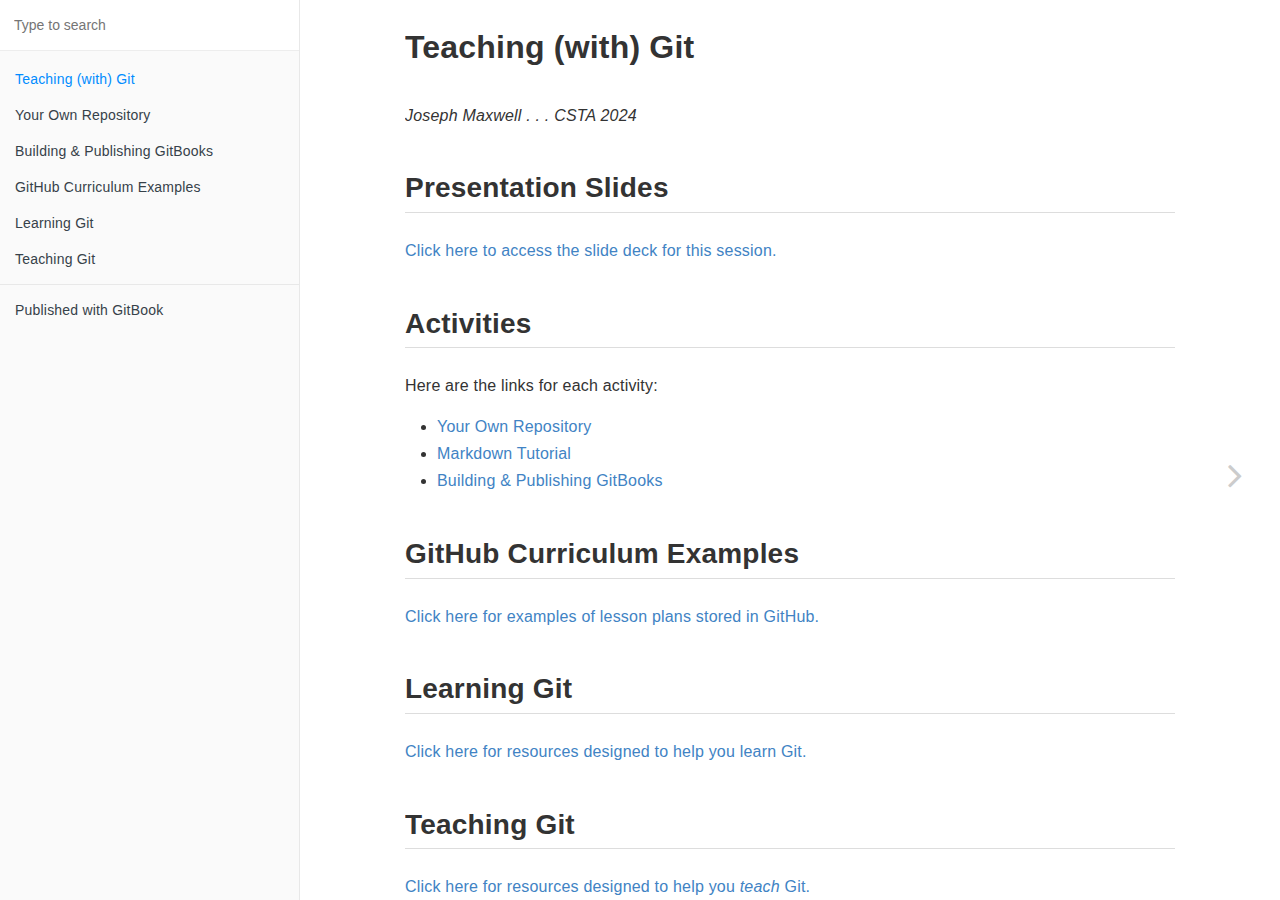
==== index.html @ dd917e14 "Update gitbook 2024-06-04 14:26:56" ====
<!DOCTYPE HTML>
<html lang="" >
    <head>
        <meta charset="UTF-8">
        <meta content="text/html; charset=utf-8" http-equiv="Content-Type">
        <title>Teaching (with) Git · Teaching (with) Git</title>
        <meta http-equiv="X-UA-Compatible" content="IE=edge" />
        <meta name="description" content="">
        <meta name="generator" content="GitBook 3.2.3">
        
        
        
    
    <link rel="stylesheet" href="gitbook/style.css">

    
            
                
                <link rel="stylesheet" href="gitbook/gitbook-plugin-highlight/website.css">
                
            
                
                <link rel="stylesheet" href="gitbook/gitbook-plugin-search/search.css">
                
            
                
                <link rel="stylesheet" href="gitbook/gitbook-plugin-fontsettings/website.css">
                
            
        

    

    
        
        <link rel="stylesheet" href="styles/website.css">
        
    
        
    
        
    
        
    
        
    
        
    

        
    
    
    <meta name="HandheldFriendly" content="true"/>
    <meta name="viewport" content="width=device-width, initial-scale=1, user-scalable=no">
    <meta name="apple-mobile-web-app-capable" content="yes">
    <meta name="apple-mobile-web-app-status-bar-style" content="black">
    <link rel="apple-touch-icon-precomposed" sizes="152x152" href="gitbook/images/apple-touch-icon-precomposed-152.png">
    <link rel="shortcut icon" href="gitbook/images/favicon.ico" type="image/x-icon">

    
    <link rel="next" href="YourOwnRepository.html" />
    
    

    </head>
    <body>
        
<div class="book">
    <div class="book-summary">
        
            
<div id="book-search-input" role="search">
    <input type="text" placeholder="Type to search" />
</div>

            
                <nav role="navigation">
                


<ul class="summary">
    
    

    

    
        
        
    
        <li class="chapter active" data-level="1.1" data-path="./">
            
                <a href="./">
            
                    
                    Teaching (with) Git
            
                </a>
            

            
        </li>
    
        <li class="chapter " data-level="1.2" data-path="YourOwnRepository.html">
            
                <a href="YourOwnRepository.html">
            
                    
                    Your Own Repository
            
                </a>
            

            
        </li>
    
        <li class="chapter " data-level="1.3" data-path="BuildingAndPublishingGitBooks.html">
            
                <a href="BuildingAndPublishingGitBooks.html">
            
                    
                    Building & Publishing GitBooks
            
                </a>
            

            
        </li>
    
        <li class="chapter " data-level="1.4" data-path="GitHubCurriculumExamples.html">
            
                <a href="GitHubCurriculumExamples.html">
            
                    
                    GitHub Curriculum Examples
            
                </a>
            

            
        </li>
    
        <li class="chapter " data-level="1.5" data-path="LearningGit.html">
            
                <a href="LearningGit.html">
            
                    
                    Learning Git
            
                </a>
            

            
        </li>
    
        <li class="chapter " data-level="1.6" data-path="TeachingGit.html">
            
                <a href="TeachingGit.html">
            
                    
                    Teaching Git
            
                </a>
            

            
        </li>
    

    

    <li class="divider"></li>

    <li>
        <a href="https://www.gitbook.com" target="blank" class="gitbook-link">
            Published with GitBook
        </a>
    </li>
</ul>


                </nav>
            
        
    </div>

    <div class="book-body">
        
            <div class="body-inner">
                
                    

<div class="book-header" role="navigation">
    

    <!-- Title -->
    <h1>
        <i class="fa fa-circle-o-notch fa-spin"></i>
        <a href="." >Teaching (with) Git</a>
    </h1>
</div>




                    <div class="page-wrapper" tabindex="-1" role="main">
                        <div class="page-inner">
                            
<div id="book-search-results">
    <div class="search-noresults">
    
                                <section class="normal markdown-section">
                                
                                <h1 id="teaching-with-git">Teaching (with) Git</h1>
<p><em>Joseph Maxwell . . . CSTA 2024</em></p>
<h2 id="presentation-slides">Presentation Slides</h2>
<p><a href="https://docs.google.com/presentation/d/1MptvHD1ItEi3oO5d4I2jX862irYrU5DvkjR7ordOz5M/edit?usp=sharing" target="_blank">Click here to access the slide deck for this session.</a></p>
<h2 id="activities">Activities</h2>
<p>Here are the links for each activity:</p>
<ul>
<li><a href="YourOwnRepository.html">Your Own Repository</a></li>
<li><a href="https://www.markdowntutorial.com/" target="_blank">Markdown Tutorial</a></li>
<li><a href="BuildingAndPublishingGitBooks.html">Building &amp; Publishing GitBooks</a></li>
</ul>
<h2 id="github-curriculum-examples">GitHub Curriculum Examples</h2>
<p><a href="GitHubCurriculumExamples.html">Click here for examples of lesson plans stored in GitHub.</a></p>
<h2 id="learning-git">Learning Git</h2>
<p><a href="LearningGit.html">Click here for resources designed to help you learn Git.</a></p>
<h2 id="teaching-git">Teaching Git</h2>
<p><a href="TeachingGit.html">Click here for resources designed to help you <em>teach</em> Git.</a></p>
<h2 id="connect">Connect</h2>
<p>Send an email to <a href="mailto:joseph.maxwell@hyland.com" target="_blank">joseph.maxwell@hyland.com</a>!</p>

                                
                                </section>
                            
    </div>
    <div class="search-results">
        <div class="has-results">
            
            <h1 class="search-results-title"><span class='search-results-count'></span> results matching "<span class='search-query'></span>"</h1>
            <ul class="search-results-list"></ul>
            
        </div>
        <div class="no-results">
            
            <h1 class="search-results-title">No results matching "<span class='search-query'></span>"</h1>
            
        </div>
    </div>
</div>

                        </div>
                    </div>
                
            </div>

            
                
                
                <a href="YourOwnRepository.html" class="navigation navigation-next navigation-unique" aria-label="Next page: Your Own Repository">
                    <i class="fa fa-angle-right"></i>
                </a>
                
            
        
    </div>

    <script>
        var gitbook = gitbook || [];
        gitbook.push(function() {
            gitbook.page.hasChanged({"page":{"title":"Teaching (with) Git","level":"1.1","depth":1,"next":{"title":"Your Own Repository","level":"1.2","depth":1,"path":"YourOwnRepository.md","ref":"YourOwnRepository.md","articles":[]},"dir":"ltr"},"config":{"plugins":[],"styles":{"website":"styles/website.css","pdf":"styles/pdf.css","epub":"styles/epub.css","mobi":"styles/mobi.css","ebook":"styles/ebook.css","print":"styles/print.css"},"pluginsConfig":{"highlight":{},"search":{},"lunr":{"maxIndexSize":1000000,"ignoreSpecialCharacters":false},"sharing":{"facebook":true,"twitter":true,"google":false,"weibo":false,"instapaper":false,"vk":false,"all":["facebook","google","twitter","weibo","instapaper"]},"fontsettings":{"theme":"white","family":"sans","size":2},"theme-default":{"styles":{"website":"styles/website.css","pdf":"styles/pdf.css","epub":"styles/epub.css","mobi":"styles/mobi.css","ebook":"styles/ebook.css","print":"styles/print.css"},"showLevel":false}},"theme":"default","pdf":{"pageNumbers":true,"fontSize":12,"fontFamily":"Arial","paperSize":"a4","chapterMark":"pagebreak","pageBreaksBefore":"/","margin":{"right":62,"left":62,"top":56,"bottom":56}},"structure":{"langs":"LANGS.md","readme":"README.md","glossary":"GLOSSARY.md","summary":"SUMMARY.md"},"variables":{},"title":"Teaching (with) Git","gitbook":"*"},"file":{"path":"README.md","mtime":"2024-06-04T14:26:26.495Z","type":"markdown"},"gitbook":{"version":"3.2.3","time":"2024-06-04T14:26:54.994Z"},"basePath":".","book":{"language":""}});
        });
    </script>
</div>

        
    <script src="gitbook/gitbook.js"></script>
    <script src="gitbook/theme.js"></script>
    
        
        <script src="gitbook/gitbook-plugin-search/search-engine.js"></script>
        
    
        
        <script src="gitbook/gitbook-plugin-search/search.js"></script>
        
    
        
        <script src="gitbook/gitbook-plugin-lunr/lunr.min.js"></script>
        
    
        
        <script src="gitbook/gitbook-plugin-lunr/search-lunr.js"></script>
        
    
        
        <script src="gitbook/gitbook-plugin-sharing/buttons.js"></script>
        
    
        
        <script src="gitbook/gitbook-plugin-fontsettings/fontsettings.js"></script>
        
    

    </body>
</html>
---- gitbook/gitbook-plugin-highlight/website.css ----
.book .book-body .page-wrapper .page-inner section.normal pre,
.book .book-body .page-wrapper .page-inner section.normal code {
  /* http://jmblog.github.com/color-themes-for-google-code-highlightjs */
  /* Tomorrow Comment */
  /* Tomorrow Red */
  /* Tomorrow Orange */
  /* Tomorrow Yellow */
  /* Tomorrow Green */
  /* Tomorrow Aqua */
  /* Tomorrow Blue */
  /* Tomorrow Purple */
}
.book .book-body .page-wrapper .page-inner section.normal pre .hljs-comment,
.book .book-body .page-wrapper .page-inner section.normal code .hljs-comment,
.book .book-body .page-wrapper .page-inner section.normal pre .hljs-title,
.book .book-body .page-wrapper .page-inner section.normal code .hljs-title {
  color: #8e908c;
}
.book .book-body .page-wrapper .page-inner section.normal pre .hljs-variable,
.book .book-body .page-wrapper .page-inner section.normal code .hljs-variable,
.book .book-body .page-wrapper .page-inner section.normal pre .hljs-attribute,
.book .book-body .page-wrapper .page-inner section.normal code .hljs-attribute,
.book .book-body .page-wrapper .page-inner section.normal pre .hljs-tag,
.book .book-body .page-wrapper .page-inner section.normal code .hljs-tag,
.book .book-body .page-wrapper .page-inner section.normal pre .hljs-regexp,
.book .book-body .page-wrapper .page-inner section.normal code .hljs-regexp,
.book .book-body .page-wrapper .page-inner section.normal pre .hljs-deletion,
.book .book-body .page-wrapper .page-inner section.normal code .hljs-deletion,
.book .book-body .page-wrapper .page-inner section.normal pre .ruby .hljs-constant,
.book .book-body .page-wrapper .page-inner section.normal code .ruby .hljs-constant,
.book .book-body .page-wrapper .page-inner section.normal pre .xml .hljs-tag .hljs-title,
.book .book-body .page-wrapper .page-inner section.normal code .xml .hljs-tag .hljs-title,
.book .book-body .page-wrapper .page-inner section.normal pre .xml .hljs-pi,
.book .book-body .page-wrapper .page-inner section.normal code .xml .hljs-pi,
.book .book-body .page-wrapper .page-inner section.normal pre .xml .hljs-doctype,
.book .book-body .page-wrapper .page-inner section.normal code .xml .hljs-doctype,
.book .book-body .page-wrapper .page-inner section.normal pre .html .hljs-doctype,
.book .book-body .page-wrapper .page-inner section.normal code .html .hljs-doctype,
.book .book-body .page-wrapper .page-inner section.normal pre .css .hljs-id,
.book .book-body .page-wrapper .page-inner section.normal code .css .hljs-id,
.book .book-body .page-wrapper .page-inner section.normal pre .css .hljs-class,
.book .book-body .page-wrapper .page-inner section.normal code .css .hljs-class,
.book .book-body .page-wrapper .page-inner section.normal pre .css .hljs-pseudo,
.book .book-body .page-wrapper .page-inner section.normal code .css .hljs-pseudo {
  color: #c82829;
}
.book .book-body .page-wrapper .page-inner section.normal pre .hljs-number,
.book .book-body .page-wrapper .page-inner section.normal code .hljs-number,
.book .book-body .page-wrapper .page-inner section.normal pre .hljs-preprocessor,
.book .book-body .page-wrapper .page-inner section.normal code .hljs-preprocessor,
.book .book-body .page-wrapper .page-inner section.normal pre .hljs-pragma,
.book .book-body .page-wrapper .page-inner section.normal code .hljs-pragma,
.book .book-body .page-wrapper .page-inner section.normal pre .hljs-built_in,
.book .book-body .page-wrapper .page-inner section.normal code .hljs-built_in,
.book .book-body .page-wrapper .page-inner section.normal pre .hljs-literal,
.book .book-body .page-wrapper .page-inner section.normal code .hljs-literal,
.book .book-body .page-wrapper .page-inner section.normal pre .hljs-params,
.book .book-body .page-wrapper .page-inner section.normal code .hljs-params,
.book .book-body .page-wrapper .page-inner section.normal pre .hljs-constant,
.book .book-body .page-wrapper .page-inner section.normal code .hljs-constant {
  color: #f5871f;
}
.book .book-body .page-wrapper .page-inner section.normal pre .ruby .hljs-class .hljs-title,
.book .book-body .page-wrapper .page-inner section.normal code .ruby .hljs-class .hljs-title,
.book .book-body .page-wrapper .page-inner section.normal pre .css .hljs-rules .hljs-attribute,
.book .book-body .page-wrapper .page-inner section.normal code .css .hljs-rules .hljs-attribute {
  color: #eab700;
}
.book .book-body .page-wrapper .page-inner section.normal pre .hljs-string,
.book .book-body .page-wrapper .page-inner section.normal code .hljs-string,
.book .book-body .page-wrapper .page-inner section.normal pre .hljs-value,
.book .book-body .page-wrapper .page-inner section.normal code .hljs-value,
.book .book-body .page-wrapper .page-inner section.normal pre .hljs-inheritance,
.book .book-body .page-wrapper .page-inner section.normal code .hljs-inheritance,
.book .book-body .page-wrapper .page-inner section.normal pre .hljs-header,
.book .book-body .page-wrapper .page-inner section.normal code .hljs-header,
.book .book-body .page-wrapper .page-inner section.normal pre .hljs-addition,
.book .book-body .page-wrapper .page-inner section.normal code .hljs-addition,
.book .book-body .page-wrapper .page-inner section.normal pre .ruby .hljs-symbol,
.book .book-body .page-wrapper .page-inner section.normal code .ruby .hljs-symbol,
.book .book-body .page-wrapper .page-inner section.normal pre .xml .hljs-cdata,
.book .book-body .page-wrapper .page-inner section.normal code .xml .hljs-cdata {
  color: #718c00;
}
.book .book-body .page-wrapper .page-inner section.normal pre .css .hljs-hexcolor,
.book .book-body .page-wrapper .page-inner section.normal code .css .hljs-hexcolor {
  color: #3e999f;
}
.book .book-body .page-wrapper .page-inner section.normal pre .hljs-function,
.book .book-body .page-wrapper .page-inner section.normal code .hljs-function,
.book .book-body .page-wrapper .page-inner section.normal pre .python .hljs-decorator,
.book .book-body .page-wrapper .page-inner section.normal code .python .hljs-decorator,
.book .book-body .page-wrapper .page-inner section.normal pre .python .hljs-title,
.book .book-body .page-wrapper .page-inner section.normal code .python .hljs-title,
.book .book-body .page-wrapper .page-inner section.normal pre .ruby .hljs-function .hljs-title,
.book .book-body .page-wrapper .page-inner section.normal code .ruby .hljs-function .hljs-title,
.book .book-body .page-wrapper .page-inner section.normal pre .ruby .hljs-title .hljs-keyword,
.book .book-body .page-wrapper .page-inner section.normal code .ruby .hljs-title .hljs-keyword,
.book .book-body .page-wrapper .page-inner section.normal pre .perl .hljs-sub,
.book .book-body .page-wrapper .page-inner section.normal code .perl .hljs-sub,
.book .book-body .page-wrapper .page-inner section.normal pre .javascript .hljs-title,
.book .book-body .page-wrapper .page-inner section.normal code .javascript .hljs-title,
.book .book-body .page-wrapper .page-inner section.normal pre .coffeescript .hljs-title,
.book .book-body .page-wrapper .page-inner section.normal code .coffeescript .hljs-title {
  color: #4271ae;
}
.book .book-body .page-wrapper .page-inner section.normal pre .hljs-keyword,
.book .book-body .page-wrapper .page-inner section.normal code .hljs-keyword,
.book .book-body .page-wrapper .page-inner section.normal pre .javascript .hljs-function,
.book .book-body .page-wrapper .page-inner section.normal code .javascript .hljs-function {
  color: #8959a8;
}
.book .book-body .page-wrapper .page-inner section.normal pre .hljs,
.book .book-body .page-wrapper .page-inner section.normal code .hljs {
  display: block;
  background: white;
  color: #4d4d4c;
  padding: 0.5em;
}
.book .book-body .page-wrapper .page-inner section.normal pre .coffeescript .javascript,
.book .book-body .page-wrapper .page-inner section.normal code .coffeescript .javascript,
.book .book-body .page-wrapper .page-inner section.normal pre .javascript .xml,
.book .book-body .page-wrapper .page-inner section.normal code .javascript .xml,
.book .book-body .page-wrapper .page-inner section.normal pre .tex .hljs-formula,
.book .book-body .page-wrapper .page-inner section.normal code .tex .hljs-formula,
.book .book-body .page-wrapper .page-inner section.normal pre .xml .javascript,
.book .book-body .page-wrapper .page-inner section.normal code .xml .javascript,
.book .book-body .page-wrapper .page-inner section.normal pre .xml .vbscript,
.book .book-body .page-wrapper .page-inner section.normal code .xml .vbscript,
.book .book-body .page-wrapper .page-inner section.normal pre .xml .css,
.book .book-body .page-wrapper .page-inner section.normal code .xml .css,
.book .book-body .page-wrapper .page-inner section.normal pre .xml .hljs-cdata,
.book .book-body .page-wrapper .page-inner section.normal code .xml .hljs-cdata {
  opacity: 0.5;
}
.book.color-theme-1 .book-body .page-wrapper .page-inner section.normal pre,
.book.color-theme-1 .book-body .page-wrapper .page-inner section.normal code {
  /*

Orginal Style from ethanschoonover.com/solarized (c) Jeremy Hull <sourdrums@gmail.com>

*/
  /* Solarized Green */
  /* Solarized Cyan */
  /* Solarized Blue */
  /* Solarized Yellow */
  /* Solarized Orange */
  /* Solarized Red */
  /* Solarized Violet */
}
.book.color-theme-1 .book-body .page-wrapper .page-inner section.normal pre .hljs,
.book.color-theme-1 .book-body .page-wrapper .page-inner section.normal code .hljs {
  display: block;
  padding: 0.5em;
  background: #fdf6e3;
  color: #657b83;
}
.book.color-theme-1 .book-body .page-wrapper .page-inner section.normal pre .hljs-comment,
.book.color-theme-1 .book-body .page-wrapper .page-inner section.normal code .hljs-comment,
.book.color-theme-1 .book-body .page-wrapper .page-inner section.normal pre .hljs-template_comment,
.book.color-theme-1 .book-body .page-wrapper .page-inner section.normal code .hljs-template_comment,
.book.color-theme-1 .book-body .page-wrapper .page-inner section.normal pre .diff .hljs-header,
.book.color-theme-1 .book-body .page-wrapper .page-inner section.normal code .diff .hljs-header,
.book.color-theme-1 .book-body .page-wrapper .page-inner section.normal pre .hljs-doctype,
.book.color-theme-1 .book-body .page-wrapper .page-inner section.normal code .hljs-doctype,
.book.color-theme-1 .book-body .page-wrapper .page-inner section.normal pre .hljs-pi,
.book.color-theme-1 .book-body .page-wrapper .page-inner section.normal code .hljs-pi,
.book.color-theme-1 .book-body .page-wrapper .page-inner section.normal pre .lisp .hljs-string,
.book.color-theme-1 .book-body .page-wrapper .page-inner section.normal code .lisp .hljs-string,
.book.color-theme-1 .book-body .page-wrapper .page-inner section.normal pre .hljs-javadoc,
.book.color-theme-1 .book-body .page-wrapper .page-inner section.normal code .hljs-javadoc {
  color: #93a1a1;
}
.book.color-theme-1 .book-body .page-wrapper .page-inner section.normal pre .hljs-keyword,
.book.color-theme-1 .book-body .page-wrapper .page-inner section.normal code .hljs-keyword,
.book.color-theme-1 .book-body .page-wrapper .page-inner section.normal pre .hljs-winutils,
.book.color-theme-1 .book-body .page-wrapper .page-inner section.normal code .hljs-winutils,
.book.color-theme-1 .book-body .page-wrapper .page-inner section.normal pre .method,
.book.color-theme-1 .book-body .page-wrapper .page-inner section.normal code .method,
.book.color-theme-1 .book-body .page-wrapper .page-inner section.normal pre .hljs-addition,
.book.color-theme-1 .book-body .page-wrapper .page-inner section.normal code .hljs-addition,
.book.color-theme-1 .book-body .page-wrapper .page-inner section.normal pre .css .hljs-tag,
.book.color-theme-1 .book-body .page-wrapper .page-inner section.normal code .css .hljs-tag,
.book.color-theme-1 .book-body .page-wrapper .page-inner section.normal pre .hljs-request,
.book.color-theme-1 .book-body .page-wrapper .page-inner section.normal code .hljs-request,
.book.color-theme-1 .book-body .page-wrapper .page-inner section.normal pre .hljs-status,
.book.color-theme-1 .book-body .page-wrapper .page-inner section.normal code .hljs-status,
.book.color-theme-1 .book-body .page-wrapper .page-inner section.normal pre .nginx .hljs-title,
.book.color-theme-1 .book-body .page-wrapper .page-inner section.normal code .nginx .hljs-title {
  color: #859900;
}
.book.color-theme-1 .book-body .page-wrapper .page-inner section.normal pre .hljs-number,
.book.color-theme-1 .book-body .page-wrapper .page-inner section.normal code .hljs-number,
.book.color-theme-1 .book-body .page-wrapper .page-inner section.normal pre .hljs-command,
.book.color-theme-1 .book-body .page-wrapper .page-inner section.normal code .hljs-command,
.book.color-theme-1 .book-body .page-wrapper .page-inner section.normal pre .hljs-string,
.book.color-theme-1 .book-body .page-wrapper .page-inner section.normal code .hljs-string,
.book.color-theme-1 .book-body .page-wrapper .page-inner section.normal pre .hljs-tag .hljs-value,
.book.color-theme-1 .book-body .page-wrapper .page-inner section.normal code .hljs-tag .hljs-value,
.book.color-theme-1 .book-body .page-wrapper .page-inner section.normal pre .hljs-rules .hljs-value,
.book.color-theme-1 .book-body .page-wrapper .page-inner section.normal code .hljs-rules .hljs-value,
.book.color-theme-1 .book-body .page-wrapper .page-inner section.normal pre .hljs-phpdoc,
.book.color-theme-1 .book-body .page-wrapper .page-inner section.normal code .hljs-phpdoc,
.book.color-theme-1 .book-body .page-wrapper .page-inner section.normal pre .tex .hljs-formula,
.book.color-theme-1 .book-body .page-wrapper .page-inner section.normal code .tex .hljs-formula,
.book.color-theme-1 .book-body .page-wrapper .page-inner section.normal pre .hljs-regexp,
.book.color-theme-1 .book-body .page-wrapper .page-inner section.normal code .hljs-regexp,
.book.color-theme-1 .book-body .page-wrapper .page-inner section.normal pre .hljs-hexcolor,
.book.color-theme-1 .book-body .page-wrapper .page-inner section.normal code .hljs-hexcolor,
.book.color-theme-1 .book-body .page-wrapper .page-inner section.normal pre .hljs-link_url,
.book.color-theme-1 .book-body .page-wrapper .page-inner section.normal code .hljs-link_url {
  color: #2aa198;
}
.book.color-theme-1 .book-body .page-wrapper .page-inner section.normal pre .hljs-title,
.book.color-theme-1 .book-body .page-wrapper .page-inner section.normal code .hljs-title,
.book.color-theme-1 .book-body .page-wrapper .page-inner section.normal pre .hljs-localvars,
.book.color-theme-1 .book-body .page-wrapper .page-inner section.normal code .hljs-localvars,
.book.color-theme-1 .book-body .page-wrapper .page-inner section.normal pre .hljs-chunk,
.book.color-theme-1 .book-body .page-wrapper .page-inner section.normal code .hljs-chunk,
.book.color-theme-1 .book-body .page-wrapper .page-inner section.normal pre .hljs-decorator,
.book.color-theme-1 .book-body .page-wrapper .page-inner section.normal code .hljs-decorator,
.book.color-theme-1 .book-body .page-wrapper .page-inner section.normal pre .hljs-built_in,
.book.color-theme-1 .book-body .page-wrapper .page-inner section.normal code .hljs-built_in,
.book.color-theme-1 .book-body .page-wrapper .page-inner section.normal pre .hljs-identifier,
.book.color-theme-1 .book-body .page-wrapper .page-inner section.normal code .hljs-identifier,
.book.color-theme-1 .book-body .page-wrapper .page-inner section.normal pre .vhdl .hljs-literal,
.book.color-theme-1 .book-body .page-wrapper .page-inner section.normal code .vhdl .hljs-literal,
.book.color-theme-1 .book-body .page-wrapper .page-inner section.normal pre .hljs-id,
.book.color-theme-1 .book-body .page-wrapper .page-inner section.normal code .hljs-id,
.book.color-theme-1 .book-body .page-wrapper .page-inner section.normal pre .css .hljs-function,
.book.color-theme-1 .book-body .page-wrapper .page-inner section.normal code .css .hljs-function {
  color: #268bd2;
}
.book.color-theme-1 .book-body .page-wrapper .page-inner section.normal pre .hljs-attribute,
.book.color-theme-1 .book-body .page-wrapper .page-inner section.normal code .hljs-attribute,
.book.color-theme-1 .book-body .page-wrapper .page-inner section.normal pre .hljs-variable,
.book.color-theme-1 .book-body .page-wrapper .page-inner section.normal code .hljs-variable,
.book.color-theme-1 .book-body .page-wrapper .page-inner section.normal pre .lisp .hljs-body,
.book.color-theme-1 .book-body .page-wrapper .page-inner section.normal code .lisp .hljs-body,
.book.color-theme-1 .book-body .page-wrapper .page-inner section.normal pre .smalltalk .hljs-number,
.book.color-theme-1 .book-body .page-wrapper .page-inner section.normal code .smalltalk .hljs-number,
.book.color-theme-1 .book-body .page-wrapper .page-inner section.normal pre .hljs-constant,
.book.color-theme-1 .book-body .page-wrapper .page-inner section.normal code .hljs-constant,
.book.color-theme-1 .book-body .page-wrapper .page-inner section.normal pre .hljs-class .hljs-title,
.book.color-theme-1 .book-body .page-wrapper .page-inner section.normal code .hljs-class .hljs-title,
.book.color-theme-1 .book-body .page-wrapper .page-inner section.normal pre .hljs-parent,
.book.color-theme-1 .book-body .page-wrapper .page-inner section.normal code .hljs-parent,
.book.color-theme-1 .book-body .page-wrapper .page-inner section.normal pre .haskell .hljs-type,
.book.color-theme-1 .book-body .page-wrapper .page-inner section.normal code .haskell .hljs-type,
.book.color-theme-1 .book-body .page-wrapper .page-inner section.normal pre .hljs-link_reference,
.book.color-theme-1 .book-body .page-wrapper .page-inner section.normal code .hljs-link_reference {
  color: #b58900;
}
.book.color-theme-1 .book-body .page-wrapper .page-inner section.normal pre .hljs-preprocessor,
.book.color-theme-1 .book-body .page-wrapper .page-inner section.normal code .hljs-preprocessor,
.book.color-theme-1 .book-body .page-wrapper .page-inner section.normal pre .hljs-preprocessor .hljs-keyword,
.book.color-theme-1 .book-body .page-wrapper .page-inner section.normal code .hljs-preprocessor .hljs-keyword,
.book.color-theme-1 .book-body .page-wrapper .page-inner section.normal pre .hljs-pragma,
.book.color-theme-1 .book-body .page-wrapper .page-inner section.normal code .hljs-pragma,
.book.color-theme-1 .book-body .page-wrapper .page-inner section.normal pre .hljs-shebang,
.book.color-theme-1 .book-body .page-wrapper .page-inner section.normal code .hljs-shebang,
.book.color-theme-1 .book-body .page-wrapper .page-inner section.normal pre .hljs-symbol,
.book.color-theme-1 .book-body .page-wrapper .page-inner section.normal code .hljs-symbol,
.book.color-theme-1 .book-body .page-wrapper .page-inner section.normal pre .hljs-symbol .hljs-string,
.book.color-theme-1 .book-body .page-wrapper .page-inner section.normal code .hljs-symbol .hljs-string,
.book.color-theme-1 .book-body .page-wrapper .page-inner section.normal pre .diff .hljs-change,
.book.color-theme-1 .book-body .page-wrapper .page-inner section.normal code .diff .hljs-change,
.book.color-theme-1 .book-body .page-wrapper .page-inner section.normal pre .hljs-special,
.book.color-theme-1 .book-body .page-wrapper .page-inner section.normal code .hljs-special,
.book.color-theme-1 .book-body .page-wrapper .page-inner section.normal pre .hljs-attr_selector,
.book.color-theme-1 .book-body .page-wrapper .page-inner section.normal code .hljs-attr_selector,
.book.color-theme-1 .book-body .page-wrapper .page-inner section.normal pre .hljs-subst,
.book.color-theme-1 .book-body .page-wrapper .page-inner section.normal code .hljs-subst,
.book.color-theme-1 .book-body .page-wrapper .page-inner section.normal pre .hljs-cdata,
.book.color-theme-1 .book-body .page-wrapper .page-inner section.normal code .hljs-cdata,
.book.color-theme-1 .book-body .page-wrapper .page-inner section.normal pre .clojure .hljs-title,
.book.color-theme-1 .book-body .page-wrapper .page-inner section.normal code .clojure .hljs-title,
.book.color-theme-1 .book-body .page-wrapper .page-inner section.normal pre .css .hljs-pseudo,
.book.color-theme-1 .book-body .page-wrapper .page-inner section.normal code .css .hljs-pseudo,
.book.color-theme-1 .book-body .page-wrapper .page-inner section.normal pre .hljs-header,
.book.color-theme-1 .book-body .page-wrapper .page-inner section.normal code .hljs-header {
  color: #cb4b16;
}
.book.color-theme-1 .book-body .page-wrapper .page-inner section.normal pre .hljs-deletion,
.book.color-theme-1 .book-body .page-wrapper .page-inner section.normal code .hljs-deletion,
.book.color-theme-1 .book-body .page-wrapper .page-inner section.normal pre .hljs-important,
.book.color-theme-1 .book-body .page-wrapper .page-inner section.normal code .hljs-important {
  color: #dc322f;
}
.book.color-theme-1 .book-body .page-wrapper .page-inner section.normal pre .hljs-link_label,
.book.color-theme-1 .book-body .page-wrapper .page-inner section.normal code .hljs-link_label {
  color: #6c71c4;
}
.book.color-theme-1 .book-body .page-wrapper .page-inner section.normal pre .tex .hljs-formula,
.book.color-theme-1 .book-body .page-wrapper .page-inner section.normal code .tex .hljs-formula {
  background: #eee8d5;
}
.book.color-theme-2 .book-body .page-wrapper .page-inner section.normal pre,
.book.color-theme-2 .book-body .page-wrapper .page-inner section.normal code {
  /* Tomorrow Night Bright Theme */
  /* Original theme - https://github.com/chriskempson/tomorrow-theme */
  /* http://jmblog.github.com/color-themes-for-google-code-highlightjs */
  /* Tomorrow Comment */
  /* Tomorrow Red */
  /* Tomorrow Orange */
  /* Tomorrow Yellow */
  /* Tomorrow Green */
  /* Tomorrow Aqua */
  /* Tomorrow Blue */
  /* Tomorrow Purple */
}
.book.color-theme-2 .book-body .page-wrapper .page-inner section.normal pre .hljs-comment,
.book.color-theme-2 .book-body .page-wrapper .page-inner section.normal code .hljs-comment,
.book.color-theme-2 .book-body .page-wrapper .page-inner section.normal pre .hljs-title,
.book.color-theme-2 .book-body .page-wrapper .page-inner section.normal code .hljs-title {
  color: #969896;
}
.book.color-theme-2 .book-body .page-wrapper .page-inner section.normal pre .hljs-variable,
.book.color-theme-2 .book-body .page-wrapper .page-inner section.normal code .hljs-variable,
.book.color-theme-2 .book-body .page-wrapper .page-inner section.normal pre .hljs-attribute,
.book.color-theme-2 .book-body .page-wrapper .page-inner section.normal code .hljs-attribute,
.book.color-theme-2 .book-body .page-wrapper .page-inner section.normal pre .hljs-tag,
.book.color-theme-2 .book-body .page-wrapper .page-inner section.normal code .hljs-tag,
.book.color-theme-2 .book-body .page-wrapper .page-inner section.normal pre .hljs-regexp,
.book.color-theme-2 .book-body .page-wrapper .page-inner section.normal code .hljs-regexp,
.book.color-theme-2 .book-body .page-wrapper .page-inner section.normal pre .hljs-deletion,
.book.color-theme-2 .book-body .page-wrapper .page-inner section.normal code .hljs-deletion,
.book.color-theme-2 .book-body .page-wrapper .page-inner section.normal pre .ruby .hljs-constant,
.book.color-theme-2 .book-body .page-wrapper .page-inner section.normal code .ruby .hljs-constant,
.book.color-theme-2 .book-body .page-wrapper .page-inner section.normal pre .xml .hljs-tag .hljs-title,
.book.color-theme-2 .book-body .page-wrapper .page-inner section.normal code .xml .hljs-tag .hljs-title,
.book.color-theme-2 .book-body .page-wrapper .page-inner section.normal pre .xml .hljs-pi,
.book.color-theme-2 .book-body .page-wrapper .page-inner section.normal code .xml .hljs-pi,
.book.color-theme-2 .book-body .page-wrapper .page-inner section.normal pre .xml .hljs-doctype,
.book.color-theme-2 .book-body .page-wrapper .page-inner section.normal code .xml .hljs-doctype,
.book.color-theme-2 .book-body .page-wrapper .page-inner section.normal pre .html .hljs-doctype,
.book.color-theme-2 .book-body .page-wrapper .page-inner section.normal code .html .hljs-doctype,
.book.color-theme-2 .book-body .page-wrapper .page-inner section.normal pre .css .hljs-id,
.book.color-theme-2 .book-body .page-wrapper .page-inner section.normal code .css .hljs-id,
.book.color-theme-2 .book-body .page-wrapper .page-inner section.normal pre .css .hljs-class,
.book.color-theme-2 .book-body .page-wrapper .page-inner section.normal code .css .hljs-class,
.book.color-theme-2 .book-body .page-wrapper .page-inner section.normal pre .css .hljs-pseudo,
.book.color-theme-2 .book-body .page-wrapper .page-inner section.normal code .css .hljs-pseudo {
  color: #d54e53;
}
.book.color-theme-2 .book-body .page-wrapper .page-inner section.normal pre .hljs-number,
.book.color-theme-2 .book-body .page-wrapper .page-inner section.normal code .hljs-number,
.book.color-theme-2 .book-body .page-wrapper .page-inner section.normal pre .hljs-preprocessor,
.book.color-theme-2 .book-body .page-wrapper .page-inner section.normal code .hljs-preprocessor,
.book.color-theme-2 .book-body .page-wrapper .page-inner section.normal pre .hljs-pragma,
.book.color-theme-2 .book-body .page-wrapper .page-inner section.normal code .hljs-pragma,
.book.color-theme-2 .book-body .page-wrapper .page-inner section.normal pre .hljs-built_in,
.book.color-theme-2 .book-body .page-wrapper .page-inner section.normal code .hljs-built_in,
.book.color-theme-2 .book-body .page-wrapper .page-inner section.normal pre .hljs-literal,
.book.color-theme-2 .book-body .page-wrapper .page-inner section.normal code .hljs-literal,
.book.color-theme-2 .book-body .page-wrapper .page-inner section.normal pre .hljs-params,
.book.color-theme-2 .book-body .page-wrapper .page-inner section.normal code .hljs-params,
.book.color-theme-2 .book-body .page-wrapper .page-inner section.normal pre .hljs-constant,
.book.color-theme-2 .book-body .page-wrapper .page-inner section.normal code .hljs-constant {
  color: #e78c45;
}
.book.color-theme-2 .book-body .page-wrapper .page-inner section.normal pre .ruby .hljs-class .hljs-title,
.book.color-theme-2 .book-body .page-wrapper .page-inner section.normal code .ruby .hljs-class .hljs-title,
.book.color-theme-2 .book-body .page-wrapper .page-inner section.normal pre .css .hljs-rules .hljs-attribute,
.book.color-theme-2 .book-body .page-wrapper .page-inner section.normal code .css .hljs-rules .hljs-attribute {
  color: #e7c547;
}
.book.color-theme-2 .book-body .page-wrapper .page-inner section.normal pre .hljs-string,
.book.color-theme-2 .book-body .page-wrapper .page-inner section.normal code .hljs-string,
.book.color-theme-2 .book-body .page-wrapper .page-inner section.normal pre .hljs-value,
.book.color-theme-2 .book-body .page-wrapper .page-inner section.normal code .hljs-value,
.book.color-theme-2 .book-body .page-wrapper .page-inner section.normal pre .hljs-inheritance,
.book.color-theme-2 .book-body .page-wrapper .page-inner section.normal code .hljs-inheritance,
.book.color-theme-2 .book-body .page-wrapper .page-inner section.normal pre .hljs-header,
.book.color-theme-2 .book-body .page-wrapper .page-inner section.normal code .hljs-header,
.book.color-theme-2 .book-body .page-wrapper .page-inner section.normal pre .hljs-addition,
.book.color-theme-2 .book-body .page-wrapper .page-inner section.normal code .hljs-addition,
.book.color-theme-2 .book-body .page-wrapper .page-inner section.normal pre .ruby .hljs-symbol,
.book.color-theme-2 .book-body .page-wrapper .page-inner section.normal code .ruby .hljs-symbol,
.book.color-theme-2 .book-body .page-wrapper .page-inner section.normal pre .xml .hljs-cdata,
.book.color-theme-2 .book-body .page-wrapper .page-inner section.normal code .xml .hljs-cdata {
  color: #b9ca4a;
}
.book.color-theme-2 .book-body .page-wrapper .page-inner section.normal pre .css .hljs-hexcolor,
.book.color-theme-2 .book-body .page-wrapper .page-inner section.normal code .css .hljs-hexcolor {
  color: #70c0b1;
}
.book.color-theme-2 .book-body .page-wrapper .page-inner section.normal pre .hljs-function,
.book.color-theme-2 .book-body .page-wrapper .page-inner section.normal code .hljs-function,
.book.color-theme-2 .book-body .page-wrapper .page-inner section.normal pre .python .hljs-decorator,
.book.color-theme-2 .book-body .page-wrapper .page-inner section.normal code .python .hljs-decorator,
.book.color-theme-2 .book-body .page-wrapper .page-inner section.normal pre .python .hljs-title,
.book.color-theme-2 .book-body .page-wrapper .page-inner section.normal code .python .hljs-title,
.book.color-theme-2 .book-body .page-wrapper .page-inner section.normal pre .ruby .hljs-function .hljs-title,
.book.color-theme-2 .book-body .page-wrapper .page-inner section.normal code .ruby .hljs-function .hljs-title,
.book.color-theme-2 .book-body .page-wrapper .page-inner section.normal pre .ruby .hljs-title .hljs-keyword,
.book.color-theme-2 .book-body .page-wrapper .page-inner section.normal code .ruby .hljs-title .hljs-keyword,
.book.color-theme-2 .book-body .page-wrapper .page-inner section.normal pre .perl .hljs-sub,
.book.color-theme-2 .book-body .page-wrapper .page-inner section.normal code .perl .hljs-sub,
.book.color-theme-2 .book-body .page-wrapper .page-inner section.normal pre .javascript .hljs-title,
.book.color-theme-2 .book-body .page-wrapper .page-inner section.normal code .javascript .hljs-title,
.book.color-theme-2 .book-body .page-wrapper .page-inner section.normal pre .coffeescript .hljs-title,
.book.color-theme-2 .book-body .page-wrapper .page-inner section.normal code .coffeescript .hljs-title {
  color: #7aa6da;
}
.book.color-theme-2 .book-body .page-wrapper .page-inner section.normal pre .hljs-keyword,
.book.color-theme-2 .book-body .page-wrapper .page-inner section.normal code .hljs-keyword,
.book.color-theme-2 .book-body .page-wrapper .page-inner section.normal pre .javascript .hljs-function,
.book.color-theme-2 .book-body .page-wrapper .page-inner section.normal code .javascript .hljs-function {
  color: #c397d8;
}
.book.color-theme-2 .book-body .page-wrapper .page-inner section.normal pre .hljs,
.book.color-theme-2 .book-body .page-wrapper .page-inner section.normal code .hljs {
  display: block;
  background: black;
  color: #eaeaea;
  padding: 0.5em;
}
.book.color-theme-2 .book-body .page-wrapper .page-inner section.normal pre .coffeescript .javascript,
.book.color-theme-2 .book-body .page-wrapper .page-inner section.normal code .coffeescript .javascript,
.book.color-theme-2 .book-body .page-wrapper .page-inner section.normal pre .javascript .xml,
.book.color-theme-2 .book-body .page-wrapper .page-inner section.normal code .javascript .xml,
.book.color-theme-2 .book-body .page-wrapper .page-inner section.normal pre .tex .hljs-formula,
.book.color-theme-2 .book-body .page-wrapper .page-inner section.normal code .tex .hljs-formula,
.book.color-theme-2 .book-body .page-wrapper .page-inner section.normal pre .xml .javascript,
.book.color-theme-2 .book-body .page-wrapper .page-inner section.normal code .xml .javascript,
.book.color-theme-2 .book-body .page-wrapper .page-inner section.normal pre .xml .vbscript,
.book.color-theme-2 .book-body .page-wrapper .page-inner section.normal code .xml .vbscript,
.book.color-theme-2 .book-body .page-wrapper .page-inner section.normal pre .xml .css,
.book.color-theme-2 .book-body .page-wrapper .page-inner section.normal code .xml .css,
.book.color-theme-2 .book-body .page-wrapper .page-inner section.normal pre .xml .hljs-cdata,
.book.color-theme-2 .book-body .page-wrapper .page-inner section.normal code .xml .hljs-cdata {
  opacity: 0.5;
}
---- gitbook/gitbook-plugin-search/search.css ----
/*
    This CSS only styled the search results section, not the search input
    It defines the basic interraction to hide content when displaying results, etc
*/
#book-search-results .search-results {
  display: none;
}
#book-search-results .search-results ul.search-results-list {
  list-style-type: none;
  padding-left: 0;
}
#book-search-results .search-results ul.search-results-list li {
  margin-bottom: 1.5rem;
  padding-bottom: 0.5rem;
  /* Highlight results */
}
#book-search-results .search-results ul.search-results-list li p em {
  background-color: rgba(255, 220, 0, 0.4);
  font-style: normal;
}
#book-search-results .search-results .no-results {
  display: none;
}
#book-search-results.open .search-results {
  display: block;
}
#book-search-results.open .search-noresults {
  display: none;
}
#book-search-results.no-results .search-results .has-results {
  display: none;
}
#book-search-results.no-results .search-results .no-results {
  display: block;
}
---- gitbook/gitbook-plugin-fontsettings/website.css ----
/*
 * Theme 1
 */
.color-theme-1 .dropdown-menu {
  background-color: #111111;
  border-color: #7e888b;
}
.color-theme-1 .dropdown-menu .dropdown-caret .caret-inner {
  border-bottom: 9px solid #111111;
}
.color-theme-1 .dropdown-menu .buttons {
  border-color: #7e888b;
}
.color-theme-1 .dropdown-menu .button {
  color: #afa790;
}
.color-theme-1 .dropdown-menu .button:hover {
  color: #73553c;
}
/*
 * Theme 2
 */
.color-theme-2 .dropdown-menu {
  background-color: #2d3143;
  border-color: #272a3a;
}
.color-theme-2 .dropdown-menu .dropdown-caret .caret-inner {
  border-bottom: 9px solid #2d3143;
}
.color-theme-2 .dropdown-menu .buttons {
  border-color: #272a3a;
}
.color-theme-2 .dropdown-menu .button {
  color: #62677f;
}
.color-theme-2 .dropdown-menu .button:hover {
  color: #f4f4f5;
}
.book .book-header .font-settings .font-enlarge {
  line-height: 30px;
  font-size: 1.4em;
}
.book .book-header .font-settings .font-reduce {
  line-height: 30px;
  font-size: 1em;
}
.book.color-theme-1 .book-body {
  color: #704214;
  background: #f3eacb;
}
.book.color-theme-1 .book-body .page-wrapper .page-inner section {
  background: #f3eacb;
}
.book.color-theme-2 .book-body {
  color: #bdcadb;
  background: #1c1f2b;
}
.book.color-theme-2 .book-body .page-wrapper .page-inner section {
  background: #1c1f2b;
}
.book.font-size-0 .book-body .page-inner section {
  font-size: 1.2rem;
}
.book.font-size-1 .book-body .page-inner section {
  font-size: 1.4rem;
}
.book.font-size-2 .book-body .page-inner section {
  font-size: 1.6rem;
}
.book.font-size-3 .book-body .page-inner section {
  font-size: 2.2rem;
}
.book.font-size-4 .book-body .page-inner section {
  font-size: 4rem;
}
.book.font-family-0 {
  font-family: Georgia, serif;
}
.book.font-family-1 {
  font-family: "Helvetica Neue", Helvetica, Arial, sans-serif;
}
.book.color-theme-1 .book-body .page-wrapper .page-inner section.normal {
  color: #704214;
}
.book.color-theme-1 .book-body .page-wrapper .page-inner section.normal a {
  color: inherit;
}
.book.color-theme-1 .book-body .page-wrapper .page-inner section.normal h1,
.book.color-theme-1 .book-body .page-wrapper .page-inner section.normal h2,
.book.color-theme-1 .book-body .page-wrapper .page-inner section.normal h3,
.book.color-theme-1 .book-body .page-wrapper .page-inner section.normal h4,
.book.color-theme-1 .book-body .page-wrapper .page-inner section.normal h5,
.book.color-theme-1 .book-body .page-wrapper .page-inner section.normal h6 {
  color: inherit;
}
.book.color-theme-1 .book-body .page-wrapper .page-inner section.normal h1,
.book.color-theme-1 .book-body .page-wrapper .page-inner section.normal h2 {
  border-color: inherit;
}
.book.color-theme-1 .book-body .page-wrapper .page-inner section.normal h6 {
  color: inherit;
}
.book.color-theme-1 .book-body .page-wrapper .page-inner section.normal hr {
  background-color: inherit;
}
.book.color-theme-1 .book-body .page-wrapper .page-inner section.normal blockquote {
  border-color: inherit;
}
.book.color-theme-1 .book-body .page-wrapper .page-inner section.normal pre,
.book.color-theme-1 .book-body .page-wrapper .page-inner section.normal code {
  background: #fdf6e3;
  color: #657b83;
  border-color: #f8df9c;
}
.book.color-theme-1 .book-body .page-wrapper .page-inner section.normal .highlight {
  background-color: inherit;
}
.book.color-theme-1 .book-body .page-wrapper .page-inner section.normal table th,
.book.color-theme-1 .book-body .page-wrapper .page-inner section.normal table td {
  border-color: #f5d06c;
}
.book.color-theme-1 .book-body .page-wrapper .page-inner section.normal table tr {
  color: inherit;
  background-color: #fdf6e3;
  border-color: #444444;
}
.book.color-theme-1 .book-body .page-wrapper .page-inner section.normal table tr:nth-child(2n) {
  background-color: #fbeecb;
}
.book.color-theme-2 .book-body .page-wrapper .page-inner section.normal {
  color: #bdcadb;
}
.book.color-theme-2 .book-body .page-wrapper .page-inner section.normal a {
  color: #3eb1d0;
}
.book.color-theme-2 .book-body .page-wrapper .page-inner section.normal h1,
.book.color-theme-2 .book-body .page-wrapper .page-inner section.normal h2,
.book.color-theme-2 .book-body .page-wrapper .page-inner section.normal h3,
.book.color-theme-2 .book-body .page-wrapper .page-inner section.normal h4,
.book.color-theme-2 .book-body .page-wrapper .page-inner section.normal h5,
.book.color-theme-2 .book-body .page-wrapper .page-inner section.normal h6 {
  color: #fffffa;
}
.book.color-theme-2 .book-body .page-wrapper .page-inner section.normal h1,
.book.color-theme-2 .book-body .page-wrapper .page-inner section.normal h2 {
  border-color: #373b4e;
}
.book.color-theme-2 .book-body .page-wrapper .page-inner section.normal h6 {
  color: #373b4e;
}
.book.color-theme-2 .book-body .page-wrapper .page-inner section.normal hr {
  background-color: #373b4e;
}
.book.color-theme-2 .book-body .page-wrapper .page-inner section.normal blockquote {
  border-color: #373b4e;
}
.book.color-theme-2 .book-body .page-wrapper .page-inner section.normal pre,
.book.color-theme-2 .book-body .page-wrapper .page-inner section.normal code {
  color: #9dbed8;
  background: #2d3143;
  border-color: #2d3143;
}
.book.color-theme-2 .book-body .page-wrapper .page-inner section.normal .highlight {
  background-color: #282a39;
}
.book.color-theme-2 .book-body .page-wrapper .page-inner section.normal table th,
.book.color-theme-2 .book-body .page-wrapper .page-inner section.normal table td {
  border-color: #3b3f54;
}
.book.color-theme-2 .book-body .page-wrapper .page-inner section.normal table tr {
  color: #b6c2d2;
  background-color: #2d3143;
  border-color: #3b3f54;
}
.book.color-theme-2 .book-body .page-wrapper .page-inner section.normal table tr:nth-child(2n) {
  background-color: #35394b;
}
.book.color-theme-1 .book-header {
  color: #afa790;
  background: transparent;
}
.book.color-theme-1 .book-header .btn {
  color: #afa790;
}
.book.color-theme-1 .book-header .btn:hover {
  color: #73553c;
  background: none;
}
.book.color-theme-1 .book-header h1 {
  color: #704214;
}
.book.color-theme-2 .book-header {
  color: #7e888b;
  background: transparent;
}
.book.color-theme-2 .book-header .btn {
  color: #3b3f54;
}
.book.color-theme-2 .book-header .btn:hover {
  color: #fffff5;
  background: none;
}
.book.color-theme-2 .book-header h1 {
  color: #bdcadb;
}
.book.color-theme-1 .book-body .navigation {
  color: #afa790;
}
.book.color-theme-1 .book-body .navigation:hover {
  color: #73553c;
}
.book.color-theme-2 .book-body .navigation {
  color: #383f52;
}
.book.color-theme-2 .book-body .navigation:hover {
  color: #fffff5;
}
/*
 * Theme 1
 */
.book.color-theme-1 .book-summary {
  color: #afa790;
  background: #111111;
  border-right: 1px solid rgba(0, 0, 0, 0.07);
}
.book.color-theme-1 .book-summary .book-search {
  background: transparent;
}
.book.color-theme-1 .book-summary .book-search input,
.book.color-theme-1 .book-summary .book-search input:focus {
  border: 1px solid transparent;
}
.book.color-theme-1 .book-summary ul.summary li.divider {
  background: #7e888b;
  box-shadow: none;
}
.book.color-theme-1 .book-summary ul.summary li i.fa-check {
  color: #33cc33;
}
.book.color-theme-1 .book-summary ul.summary li.done > a {
  color: #877f6a;
}
.book.color-theme-1 .book-summary ul.summary li a,
.book.color-theme-1 .book-summary ul.summary li span {
  color: #877f6a;
  background: transparent;
  font-weight: normal;
}
.book.color-theme-1 .book-summary ul.summary li.active > a,
.book.color-theme-1 .book-summary ul.summary li a:hover {
  color: #704214;
  background: transparent;
  font-weight: normal;
}
/*
 * Theme 2
 */
.book.color-theme-2 .book-summary {
  color: #bcc1d2;
  background: #2d3143;
  border-right: none;
}
.book.color-theme-2 .book-summary .book-search {
  background: transparent;
}
.book.color-theme-2 .book-summary .book-search input,
.book.color-theme-2 .book-summary .book-search input:focus {
  border: 1px solid transparent;
}
.book.color-theme-2 .book-summary ul.summary li.divider {
  background: #272a3a;
  box-shadow: none;
}
.book.color-theme-2 .book-summary ul.summary li i.fa-check {
  color: #33cc33;
}
.book.color-theme-2 .book-summary ul.summary li.done > a {
  color: #62687f;
}
.book.color-theme-2 .book-summary ul.summary li a,
.book.color-theme-2 .book-summary ul.summary li span {
  color: #c1c6d7;
  background: transparent;
  font-weight: 600;
}
.book.color-theme-2 .book-summary ul.summary li.active > a,
.book.color-theme-2 .book-summary ul.summary li a:hover {
  color: #f4f4f5;
  background: #252737;
  font-weight: 600;
}
---- styles/website.css ----
h2 {
  border-bottom: 1px solid #ddd;
}

.markdown-section img {
  border: 2px solid black;
  box-shadow: -2px 2px 6px 1px black;
}
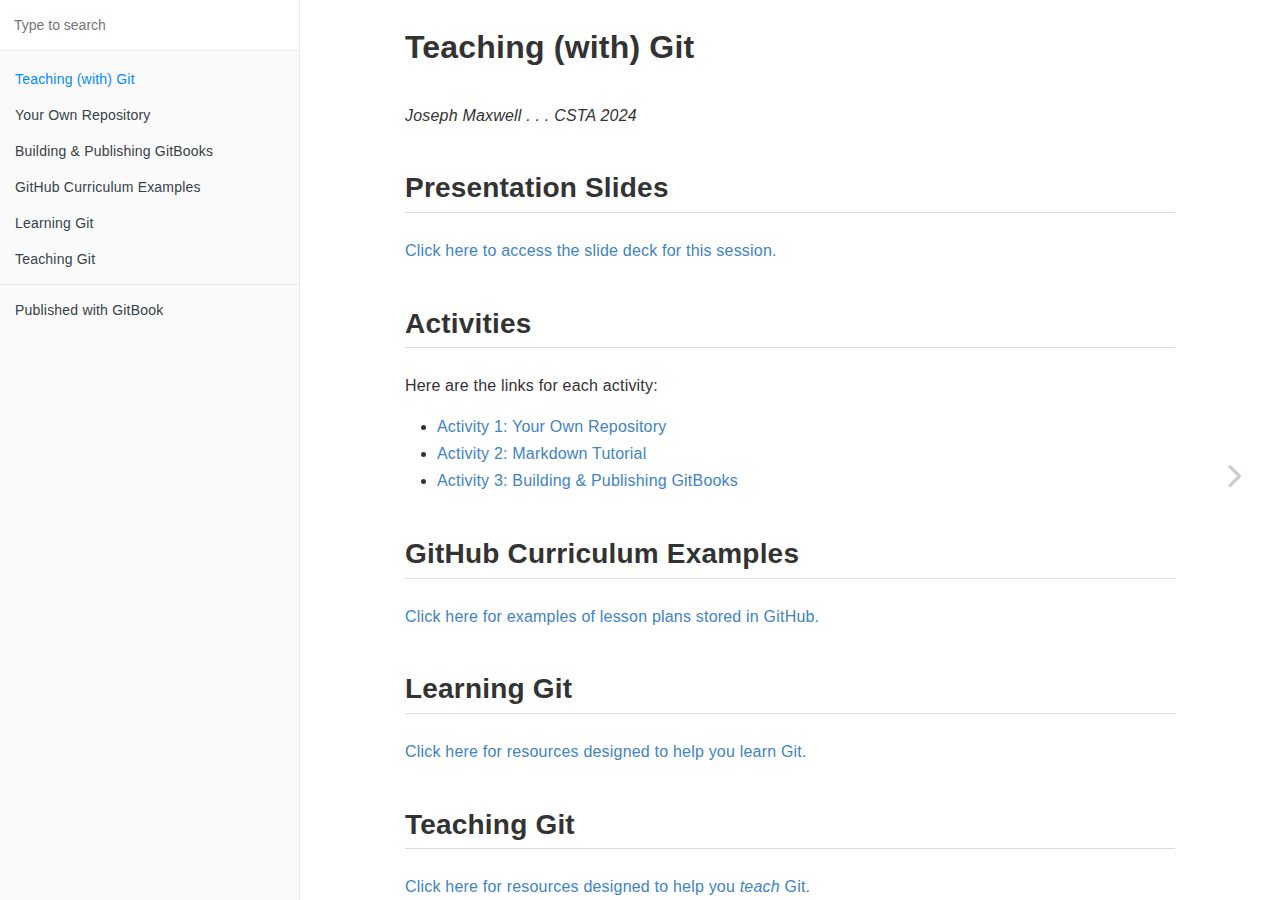
==== commit c515f930: "Update gitbook 2024-06-04 16:32:50" ====
--- a/index.html
+++ b/index.html
@@ -219,9 +219,9 @@
 <h2 id="activities">Activities</h2>
 <p>Here are the links for each activity:</p>
 <ul>
-<li><a href="YourOwnRepository.html">Your Own Repository</a></li>
-<li><a href="https://www.markdowntutorial.com/" target="_blank">Markdown Tutorial</a></li>
-<li><a href="BuildingAndPublishingGitBooks.html">Building &amp; Publishing GitBooks</a></li>
+<li><a href="YourOwnRepository.html">Activity 1: Your Own Repository</a></li>
+<li><a href="https://www.markdowntutorial.com/" target="_blank">Activity 2: Markdown Tutorial</a></li>
+<li><a href="BuildingAndPublishingGitBooks.html">Activity 3: Building &amp; Publishing GitBooks</a></li>
 </ul>
 <h2 id="github-curriculum-examples">GitHub Curriculum Examples</h2>
 <p><a href="GitHubCurriculumExamples.html">Click here for examples of lesson plans stored in GitHub.</a></p>
@@ -270,7 +270,7 @@
     <script>
         var gitbook = gitbook || [];
         gitbook.push(function() {
-            gitbook.page.hasChanged({"page":{"title":"Teaching (with) Git","level":"1.1","depth":1,"next":{"title":"Your Own Repository","level":"1.2","depth":1,"path":"YourOwnRepository.md","ref":"YourOwnRepository.md","articles":[]},"dir":"ltr"},"config":{"plugins":[],"styles":{"website":"styles/website.css","pdf":"styles/pdf.css","epub":"styles/epub.css","mobi":"styles/mobi.css","ebook":"styles/ebook.css","print":"styles/print.css"},"pluginsConfig":{"highlight":{},"search":{},"lunr":{"maxIndexSize":1000000,"ignoreSpecialCharacters":false},"sharing":{"facebook":true,"twitter":true,"google":false,"weibo":false,"instapaper":false,"vk":false,"all":["facebook","google","twitter","weibo","instapaper"]},"fontsettings":{"theme":"white","family":"sans","size":2},"theme-default":{"styles":{"website":"styles/website.css","pdf":"styles/pdf.css","epub":"styles/epub.css","mobi":"styles/mobi.css","ebook":"styles/ebook.css","print":"styles/print.css"},"showLevel":false}},"theme":"default","pdf":{"pageNumbers":true,"fontSize":12,"fontFamily":"Arial","paperSize":"a4","chapterMark":"pagebreak","pageBreaksBefore":"/","margin":{"right":62,"left":62,"top":56,"bottom":56}},"structure":{"langs":"LANGS.md","readme":"README.md","glossary":"GLOSSARY.md","summary":"SUMMARY.md"},"variables":{},"title":"Teaching (with) Git","gitbook":"*"},"file":{"path":"README.md","mtime":"2024-06-04T14:26:26.495Z","type":"markdown"},"gitbook":{"version":"3.2.3","time":"2024-06-04T14:26:54.994Z"},"basePath":".","book":{"language":""}});
+            gitbook.page.hasChanged({"page":{"title":"Teaching (with) Git","level":"1.1","depth":1,"next":{"title":"Your Own Repository","level":"1.2","depth":1,"path":"YourOwnRepository.md","ref":"YourOwnRepository.md","articles":[]},"dir":"ltr"},"config":{"plugins":[],"styles":{"website":"styles/website.css","pdf":"styles/pdf.css","epub":"styles/epub.css","mobi":"styles/mobi.css","ebook":"styles/ebook.css","print":"styles/print.css"},"pluginsConfig":{"highlight":{},"search":{},"lunr":{"maxIndexSize":1000000,"ignoreSpecialCharacters":false},"sharing":{"facebook":true,"twitter":true,"google":false,"weibo":false,"instapaper":false,"vk":false,"all":["facebook","google","twitter","weibo","instapaper"]},"fontsettings":{"theme":"white","family":"sans","size":2},"theme-default":{"styles":{"website":"styles/website.css","pdf":"styles/pdf.css","epub":"styles/epub.css","mobi":"styles/mobi.css","ebook":"styles/ebook.css","print":"styles/print.css"},"showLevel":false}},"theme":"default","pdf":{"pageNumbers":true,"fontSize":12,"fontFamily":"Arial","paperSize":"a4","chapterMark":"pagebreak","pageBreaksBefore":"/","margin":{"right":62,"left":62,"top":56,"bottom":56}},"structure":{"langs":"LANGS.md","readme":"README.md","glossary":"GLOSSARY.md","summary":"SUMMARY.md"},"variables":{},"title":"Teaching (with) Git","gitbook":"*"},"file":{"path":"README.md","mtime":"2024-06-04T16:32:19.585Z","type":"markdown"},"gitbook":{"version":"3.2.3","time":"2024-06-04T16:32:49.463Z"},"basePath":".","book":{"language":""}});
         });
     </script>
 </div>
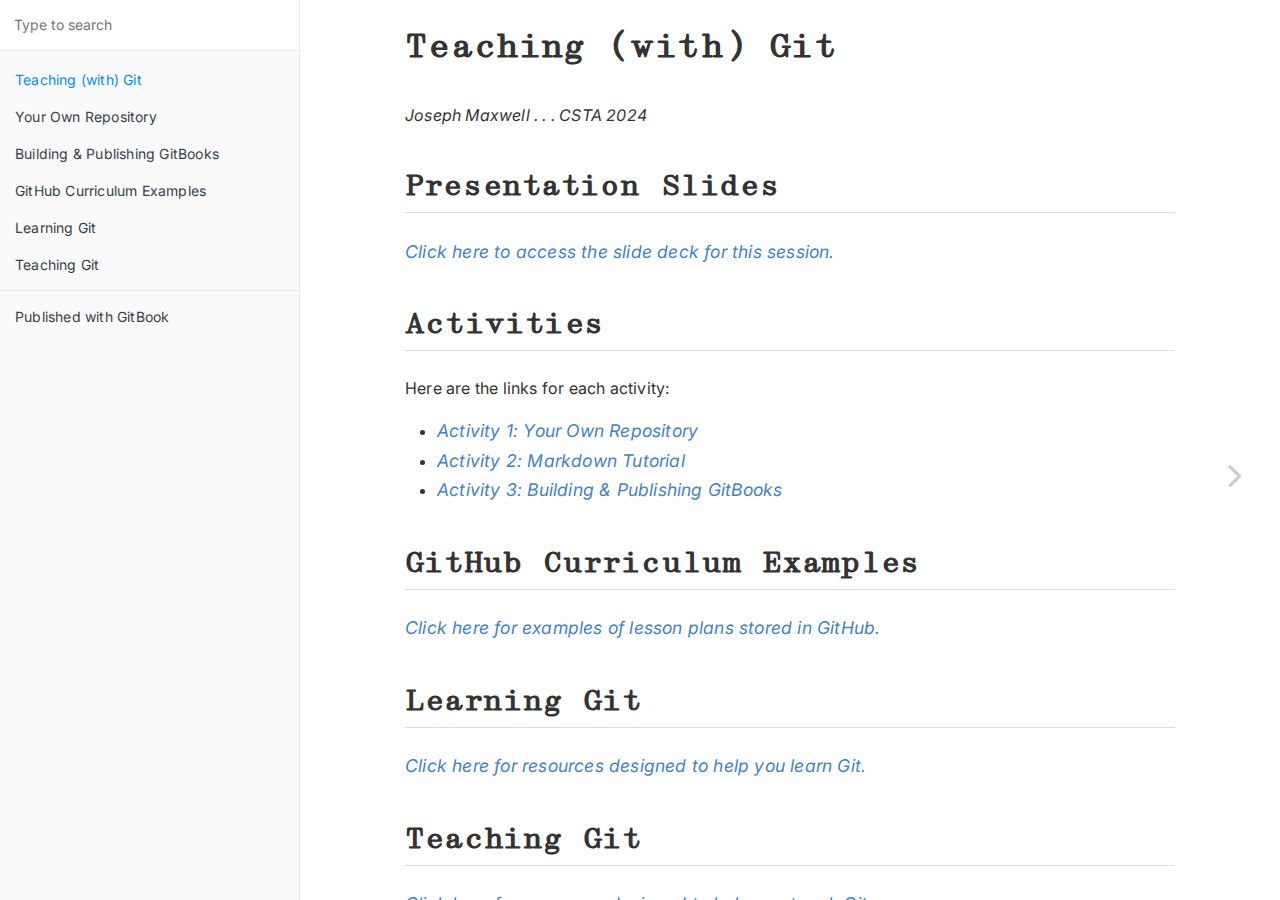
==== commit b6ea0761: "Update gitbook 2024-07-08 20:05:43" ====
--- a/index.html
+++ b/index.html
@@ -270,7 +270,7 @@
     <script>
         var gitbook = gitbook || [];
         gitbook.push(function() {
-            gitbook.page.hasChanged({"page":{"title":"Teaching (with) Git","level":"1.1","depth":1,"next":{"title":"Your Own Repository","level":"1.2","depth":1,"path":"YourOwnRepository.md","ref":"YourOwnRepository.md","articles":[]},"dir":"ltr"},"config":{"plugins":[],"styles":{"website":"styles/website.css","pdf":"styles/pdf.css","epub":"styles/epub.css","mobi":"styles/mobi.css","ebook":"styles/ebook.css","print":"styles/print.css"},"pluginsConfig":{"highlight":{},"search":{},"lunr":{"maxIndexSize":1000000,"ignoreSpecialCharacters":false},"sharing":{"facebook":true,"twitter":true,"google":false,"weibo":false,"instapaper":false,"vk":false,"all":["facebook","google","twitter","weibo","instapaper"]},"fontsettings":{"theme":"white","family":"sans","size":2},"theme-default":{"styles":{"website":"styles/website.css","pdf":"styles/pdf.css","epub":"styles/epub.css","mobi":"styles/mobi.css","ebook":"styles/ebook.css","print":"styles/print.css"},"showLevel":false}},"theme":"default","pdf":{"pageNumbers":true,"fontSize":12,"fontFamily":"Arial","paperSize":"a4","chapterMark":"pagebreak","pageBreaksBefore":"/","margin":{"right":62,"left":62,"top":56,"bottom":56}},"structure":{"langs":"LANGS.md","readme":"README.md","glossary":"GLOSSARY.md","summary":"SUMMARY.md"},"variables":{},"title":"Teaching (with) Git","gitbook":"*"},"file":{"path":"README.md","mtime":"2024-06-04T16:32:19.585Z","type":"markdown"},"gitbook":{"version":"3.2.3","time":"2024-06-04T16:32:49.463Z"},"basePath":".","book":{"language":""}});
+            gitbook.page.hasChanged({"page":{"title":"Teaching (with) Git","level":"1.1","depth":1,"next":{"title":"Your Own Repository","level":"1.2","depth":1,"path":"YourOwnRepository.md","ref":"YourOwnRepository.md","articles":[]},"dir":"ltr"},"config":{"plugins":[],"styles":{"website":"styles/website.css","pdf":"styles/pdf.css","epub":"styles/epub.css","mobi":"styles/mobi.css","ebook":"styles/ebook.css","print":"styles/print.css"},"pluginsConfig":{"highlight":{},"search":{},"lunr":{"maxIndexSize":1000000,"ignoreSpecialCharacters":false},"sharing":{"facebook":true,"twitter":true,"google":false,"weibo":false,"instapaper":false,"vk":false,"all":["facebook","google","twitter","weibo","instapaper"]},"fontsettings":{"theme":"white","family":"sans","size":2},"theme-default":{"styles":{"website":"styles/website.css","pdf":"styles/pdf.css","epub":"styles/epub.css","mobi":"styles/mobi.css","ebook":"styles/ebook.css","print":"styles/print.css"},"showLevel":false}},"theme":"default","pdf":{"pageNumbers":true,"fontSize":12,"fontFamily":"Arial","paperSize":"a4","chapterMark":"pagebreak","pageBreaksBefore":"/","margin":{"right":62,"left":62,"top":56,"bottom":56}},"structure":{"langs":"LANGS.md","readme":"README.md","glossary":"GLOSSARY.md","summary":"SUMMARY.md"},"variables":{},"title":"Teaching (with) Git","gitbook":"*"},"file":{"path":"README.md","mtime":"2024-07-08T20:05:13.529Z","type":"markdown"},"gitbook":{"version":"3.2.3","time":"2024-07-08T20:05:41.965Z"},"basePath":".","book":{"language":""}});
         });
     </script>
 </div>
--- a/styles/website.css
+++ b/styles/website.css
@@ -1,8 +1,31 @@
+@import url('https://fonts.googleapis.com/css2?family=Inter:wght@100..900&display=swap');
+
+@font-face {
+  font-family: "Director";
+  src: url("../Assets/Director-Regular.woff2") format("woff2");
+  font-weight: normal;
+  font-style: normal;
+  font-display: swap;
+}
+
+* {
+  font-family: "Inter", "Helvetica", "Arial", "sans-serif";
+}
+
+h1, h2, h3, h4, h5, h6 {
+  font-family: "Director", "SimSun", "monospace";
+}
+
 h2 {
   border-bottom: 1px solid #ddd;
 }
 
+.markdown-section a {
+  font-style: italic;
+  font-size: 1.1em;
+}
+
 .markdown-section img {
   border: 2px solid black;
-  box-shadow: -2px 2px 6px 1px black;
+  box-shadow: 0px 0px 6px 1px black;
 }
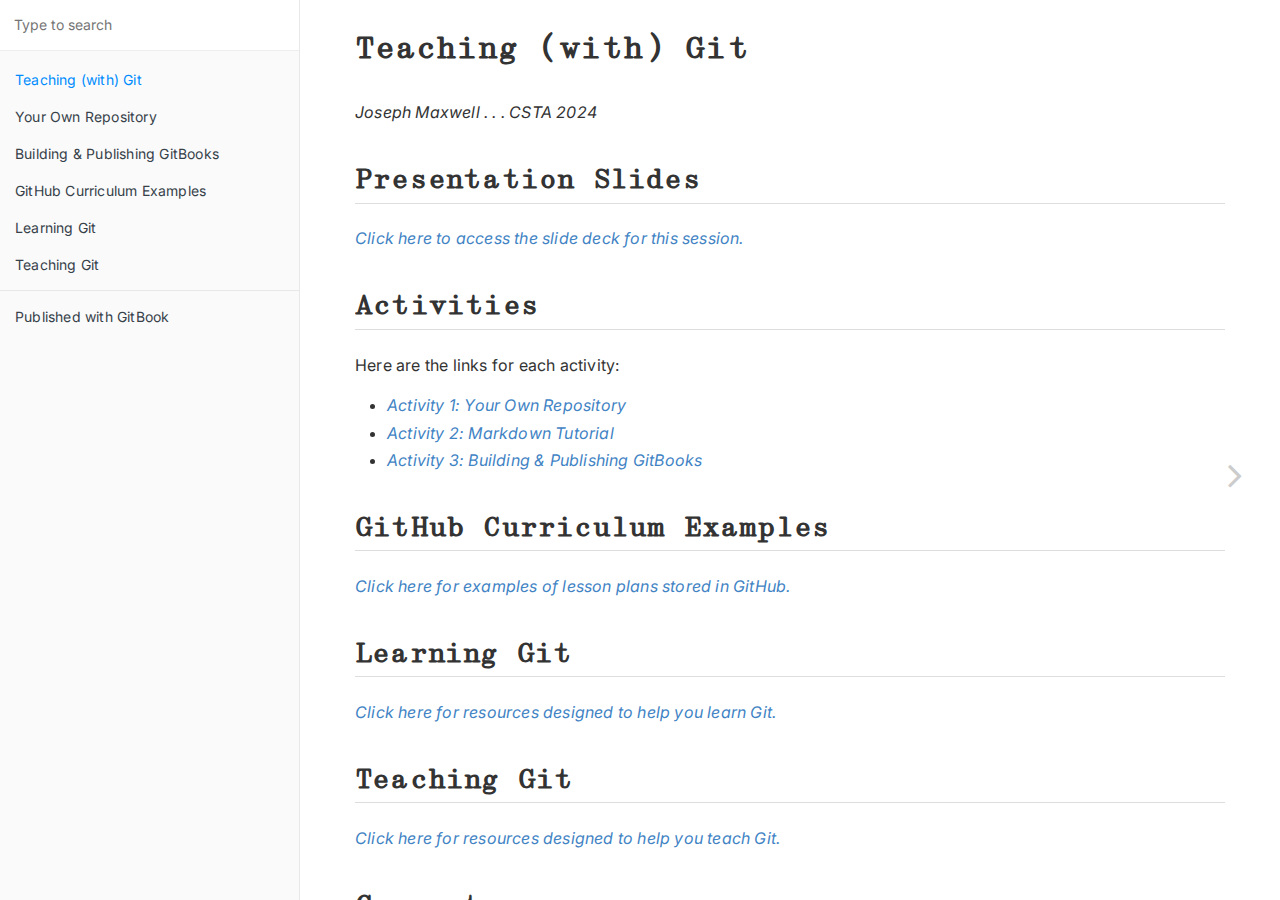
==== commit 8168373f: "Update gitbook 2024-07-08 20:32:36" ====
--- a/index.html
+++ b/index.html
@@ -270,7 +270,7 @@
     <script>
         var gitbook = gitbook || [];
         gitbook.push(function() {
-            gitbook.page.hasChanged({"page":{"title":"Teaching (with) Git","level":"1.1","depth":1,"next":{"title":"Your Own Repository","level":"1.2","depth":1,"path":"YourOwnRepository.md","ref":"YourOwnRepository.md","articles":[]},"dir":"ltr"},"config":{"plugins":[],"styles":{"website":"styles/website.css","pdf":"styles/pdf.css","epub":"styles/epub.css","mobi":"styles/mobi.css","ebook":"styles/ebook.css","print":"styles/print.css"},"pluginsConfig":{"highlight":{},"search":{},"lunr":{"maxIndexSize":1000000,"ignoreSpecialCharacters":false},"sharing":{"facebook":true,"twitter":true,"google":false,"weibo":false,"instapaper":false,"vk":false,"all":["facebook","google","twitter","weibo","instapaper"]},"fontsettings":{"theme":"white","family":"sans","size":2},"theme-default":{"styles":{"website":"styles/website.css","pdf":"styles/pdf.css","epub":"styles/epub.css","mobi":"styles/mobi.css","ebook":"styles/ebook.css","print":"styles/print.css"},"showLevel":false}},"theme":"default","pdf":{"pageNumbers":true,"fontSize":12,"fontFamily":"Arial","paperSize":"a4","chapterMark":"pagebreak","pageBreaksBefore":"/","margin":{"right":62,"left":62,"top":56,"bottom":56}},"structure":{"langs":"LANGS.md","readme":"README.md","glossary":"GLOSSARY.md","summary":"SUMMARY.md"},"variables":{},"title":"Teaching (with) Git","gitbook":"*"},"file":{"path":"README.md","mtime":"2024-07-08T20:05:13.529Z","type":"markdown"},"gitbook":{"version":"3.2.3","time":"2024-07-08T20:05:41.965Z"},"basePath":".","book":{"language":""}});
+            gitbook.page.hasChanged({"page":{"title":"Teaching (with) Git","level":"1.1","depth":1,"next":{"title":"Your Own Repository","level":"1.2","depth":1,"path":"YourOwnRepository.md","ref":"YourOwnRepository.md","articles":[]},"dir":"ltr"},"config":{"plugins":[],"styles":{"website":"styles/website.css","pdf":"styles/pdf.css","epub":"styles/epub.css","mobi":"styles/mobi.css","ebook":"styles/ebook.css","print":"styles/print.css"},"pluginsConfig":{"highlight":{},"search":{},"lunr":{"maxIndexSize":1000000,"ignoreSpecialCharacters":false},"sharing":{"facebook":true,"twitter":true,"google":false,"weibo":false,"instapaper":false,"vk":false,"all":["facebook","google","twitter","weibo","instapaper"]},"fontsettings":{"theme":"white","family":"sans","size":2},"theme-default":{"styles":{"website":"styles/website.css","pdf":"styles/pdf.css","epub":"styles/epub.css","mobi":"styles/mobi.css","ebook":"styles/ebook.css","print":"styles/print.css"},"showLevel":false}},"theme":"default","pdf":{"pageNumbers":true,"fontSize":12,"fontFamily":"Arial","paperSize":"a4","chapterMark":"pagebreak","pageBreaksBefore":"/","margin":{"right":62,"left":62,"top":56,"bottom":56}},"structure":{"langs":"LANGS.md","readme":"README.md","glossary":"GLOSSARY.md","summary":"SUMMARY.md"},"variables":{},"title":"Teaching (with) Git","gitbook":"*"},"file":{"path":"README.md","mtime":"2024-07-08T20:32:04.877Z","type":"markdown"},"gitbook":{"version":"3.2.3","time":"2024-07-08T20:32:35.317Z"},"basePath":".","book":{"language":""}});
         });
     </script>
 </div>
--- a/styles/website.css
+++ b/styles/website.css
@@ -22,10 +22,27 @@
 
 .markdown-section a {
   font-style: italic;
-  font-size: 1.1em;
 }
 
 .markdown-section img {
   border: 2px solid black;
   box-shadow: 0px 0px 6px 1px black;
+  max-width: 700px;
+  margin-bottom: 30px;
 }
+
+.page-inner {
+  max-width: 900px;
+}
+
+.markdown-section h1 {
+  font-size: 1.8em;
+}
+
+.markdown-section h2 {
+  font-size: 1.6em;
+}
+
+.markdown-section h3 {
+  font-size: 1.4em;
+}
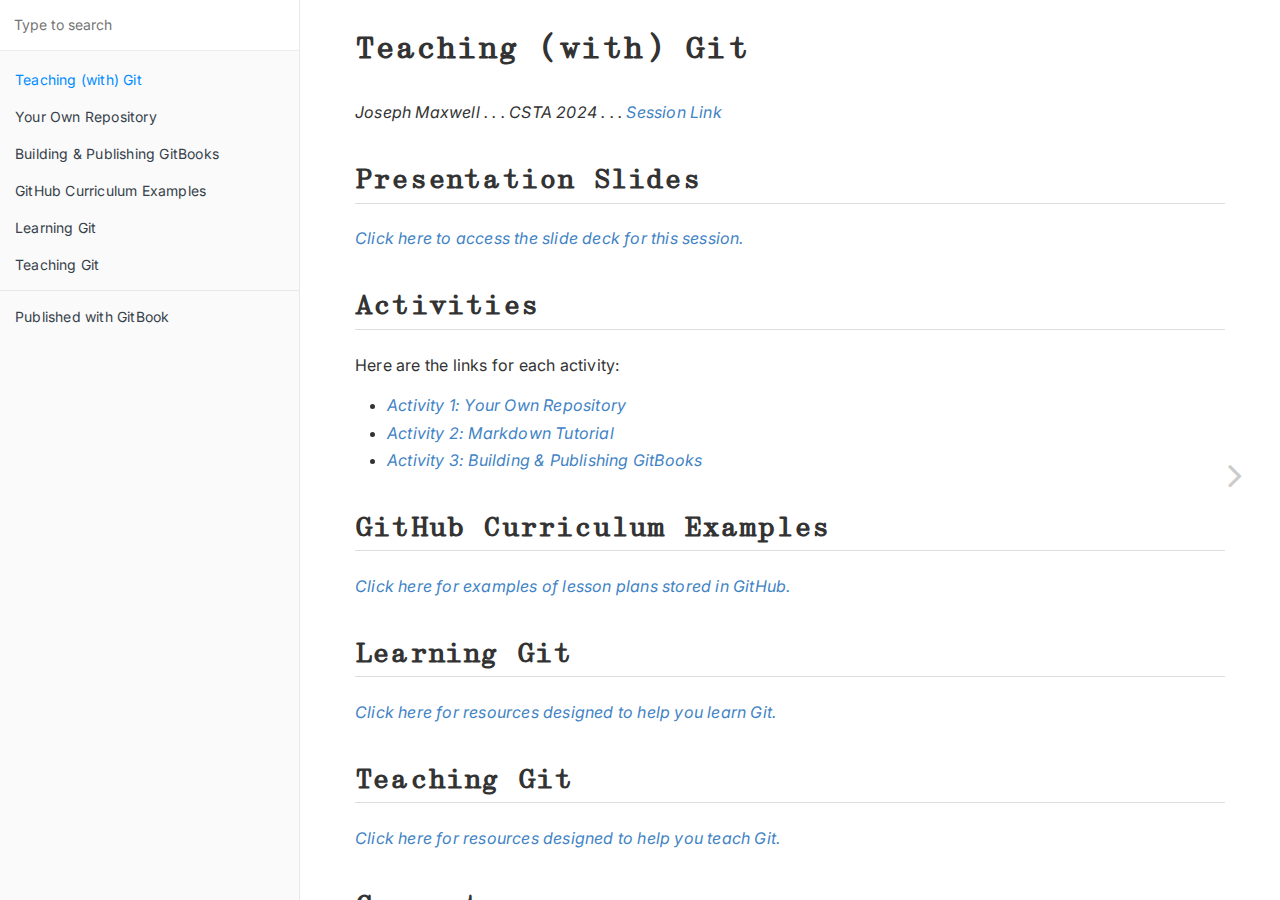
==== commit 386b0f6f: "Update gitbook 2024-07-09 15:49:28" ====
--- a/index.html
+++ b/index.html
@@ -213,7 +213,7 @@
                                 <section class="normal markdown-section">
                                 
                                 <h1 id="teaching-with-git">Teaching (with) Git</h1>
-<p><em>Joseph Maxwell . . . CSTA 2024</em></p>
+<p><em>Joseph Maxwell . . . CSTA 2024 . . . <a href="https://conference.csteachers.org/event/f0c0e0a8-5ac1-4333-90c9-2eab9723af76/websitePage:03ec16c0-72ae-4baf-9e20-c727f880b8d1?session=08cd84f6-74ca-4f94-9151-b54464b5504f&amp;shareLink=true" target="_blank">Session Link</a></em></p>
 <h2 id="presentation-slides">Presentation Slides</h2>
 <p><a href="https://docs.google.com/presentation/d/1MptvHD1ItEi3oO5d4I2jX862irYrU5DvkjR7ordOz5M/edit?usp=sharing" target="_blank">Click here to access the slide deck for this session.</a></p>
 <h2 id="activities">Activities</h2>
@@ -230,7 +230,7 @@
 <h2 id="teaching-git">Teaching Git</h2>
 <p><a href="TeachingGit.html">Click here for resources designed to help you <em>teach</em> Git.</a></p>
 <h2 id="connect">Connect</h2>
-<p>Send an email to <a href="mailto:joseph.maxwell@hyland.com" target="_blank">joseph.maxwell@hyland.com</a>!</p>
+<p>Send an email to <a href="mailto:joseph.maxwell@hyland.com" target="_blank">joseph.maxwell@hyland.com!</a></p>
 
                                 
                                 </section>
@@ -270,7 +270,7 @@
     <script>
         var gitbook = gitbook || [];
         gitbook.push(function() {
-            gitbook.page.hasChanged({"page":{"title":"Teaching (with) Git","level":"1.1","depth":1,"next":{"title":"Your Own Repository","level":"1.2","depth":1,"path":"YourOwnRepository.md","ref":"YourOwnRepository.md","articles":[]},"dir":"ltr"},"config":{"plugins":[],"styles":{"website":"styles/website.css","pdf":"styles/pdf.css","epub":"styles/epub.css","mobi":"styles/mobi.css","ebook":"styles/ebook.css","print":"styles/print.css"},"pluginsConfig":{"highlight":{},"search":{},"lunr":{"maxIndexSize":1000000,"ignoreSpecialCharacters":false},"sharing":{"facebook":true,"twitter":true,"google":false,"weibo":false,"instapaper":false,"vk":false,"all":["facebook","google","twitter","weibo","instapaper"]},"fontsettings":{"theme":"white","family":"sans","size":2},"theme-default":{"styles":{"website":"styles/website.css","pdf":"styles/pdf.css","epub":"styles/epub.css","mobi":"styles/mobi.css","ebook":"styles/ebook.css","print":"styles/print.css"},"showLevel":false}},"theme":"default","pdf":{"pageNumbers":true,"fontSize":12,"fontFamily":"Arial","paperSize":"a4","chapterMark":"pagebreak","pageBreaksBefore":"/","margin":{"right":62,"left":62,"top":56,"bottom":56}},"structure":{"langs":"LANGS.md","readme":"README.md","glossary":"GLOSSARY.md","summary":"SUMMARY.md"},"variables":{},"title":"Teaching (with) Git","gitbook":"*"},"file":{"path":"README.md","mtime":"2024-07-08T20:32:04.877Z","type":"markdown"},"gitbook":{"version":"3.2.3","time":"2024-07-08T20:32:35.317Z"},"basePath":".","book":{"language":""}});
+            gitbook.page.hasChanged({"page":{"title":"Teaching (with) Git","level":"1.1","depth":1,"next":{"title":"Your Own Repository","level":"1.2","depth":1,"path":"YourOwnRepository.md","ref":"YourOwnRepository.md","articles":[]},"dir":"ltr"},"config":{"plugins":[],"styles":{"website":"styles/website.css","pdf":"styles/pdf.css","epub":"styles/epub.css","mobi":"styles/mobi.css","ebook":"styles/ebook.css","print":"styles/print.css"},"pluginsConfig":{"highlight":{},"search":{},"lunr":{"maxIndexSize":1000000,"ignoreSpecialCharacters":false},"sharing":{"facebook":true,"twitter":true,"google":false,"weibo":false,"instapaper":false,"vk":false,"all":["facebook","google","twitter","weibo","instapaper"]},"fontsettings":{"theme":"white","family":"sans","size":2},"theme-default":{"styles":{"website":"styles/website.css","pdf":"styles/pdf.css","epub":"styles/epub.css","mobi":"styles/mobi.css","ebook":"styles/ebook.css","print":"styles/print.css"},"showLevel":false}},"theme":"default","pdf":{"pageNumbers":true,"fontSize":12,"fontFamily":"Arial","paperSize":"a4","chapterMark":"pagebreak","pageBreaksBefore":"/","margin":{"right":62,"left":62,"top":56,"bottom":56}},"structure":{"langs":"LANGS.md","readme":"README.md","glossary":"GLOSSARY.md","summary":"SUMMARY.md"},"variables":{},"title":"Teaching (with) Git","gitbook":"*"},"file":{"path":"README.md","mtime":"2024-07-09T15:48:58.721Z","type":"markdown"},"gitbook":{"version":"3.2.3","time":"2024-07-09T15:49:27.007Z"},"basePath":".","book":{"language":""}});
         });
     </script>
 </div>
